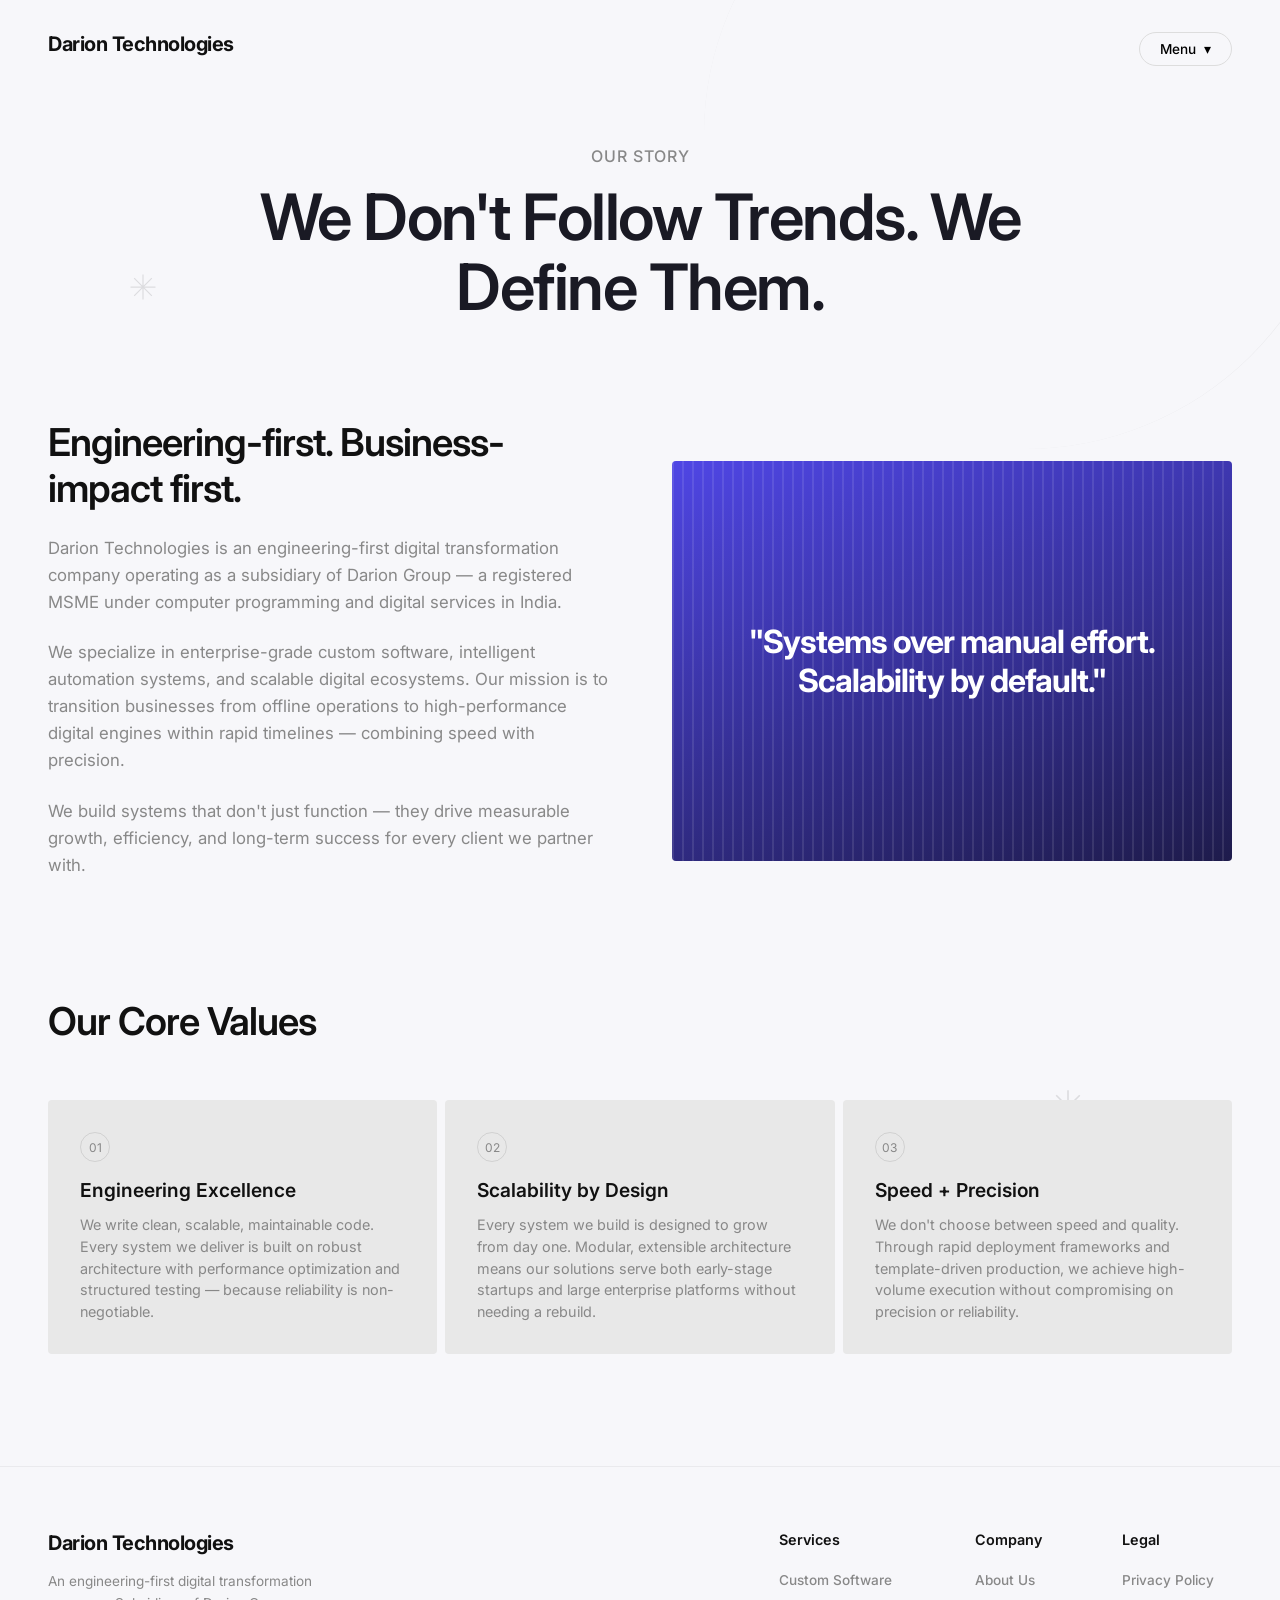
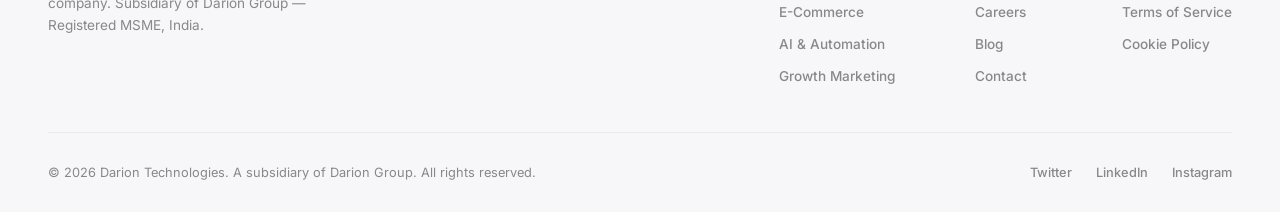
==== about.html @ e3cd34fb "first commit" ====
<!DOCTYPE html>
<html lang="en">
<head>
    <meta charset="UTF-8">
    <meta name="viewport" content="width=device-width, initial-scale=1.0">
    <title>About Us | Darion Technologies</title>
    <meta name="description" content="Darion Technologies — Engineering-first digital transformation company. Subsidiary of Darion Group, a registered MSME in India.">
    <meta name="keywords" content="About Darion Technologies, Digital Transformation India, MSME Tech Company">
    <meta property="og:title" content="About Us | Darion Technologies">
    <meta property="og:description" content="We don't follow trends. We define them.">
    <meta property="og:type" content="website">

    <link rel="stylesheet" href="assets/css/styles.css">
    <script src="assets/js/scripts.js" defer></script>
</head>
<body>

    <svg class="decoration star-1" viewBox="0 0 24 24" fill="none" stroke="#000" stroke-width="1">
        <path d="M12 2v20M2 12h20M4.929 4.929l14.142 14.142M4.929 19.071L19.071 4.929" />
    </svg>
    <svg class="decoration star-2" viewBox="0 0 24 24" fill="none" stroke="#000" stroke-width="1">
        <path d="M12 2v20M2 12h20M4.929 4.929l14.142 14.142M4.929 19.071L19.071 4.929" />
    </svg>
    <div class="decoration curve-line"></div>

    <div class="container">
        <nav>
            <a href="index.html" class="logo">Darion Technologies</a>
            <div class="nav-links-container">
                <div class="nav-col">
                    <a href="index.html">Home</a>
                    <a href="generator.html">Services</a>
                    <a href="pricing.html">Pricing</a>
                    <a href="blog.html">Blog</a>
                </div>
                <div class="nav-col">
                    <a href="about.html" class="active">About Us</a>
                    <a href="features.html">Why Us</a>
                    <a href="collection.html">Case Studies</a>
                    <a href="careers.html">Careers</a>
                </div>
            </div>
            <button class="menu-btn">Menu <span>&#9662;</span></button>
        </nav>

        <div class="about-header">
            <p class="subtitle">Our Story</p>
            <h1>We Don't Follow Trends. We Define Them.</h1>
        </div>

        <div class="mission-section">
            <div class="mission-text">
                <h2>Engineering-first. Business-impact first.</h2>
                <p class="body-text">Darion Technologies is an engineering-first digital transformation company operating as a subsidiary of Darion Group — a registered MSME under computer programming and digital services in India.</p>
                <p class="body-text">We specialize in enterprise-grade custom software, intelligent automation systems, and scalable digital ecosystems. Our mission is to transition businesses from offline operations to high-performance digital engines within rapid timelines — combining speed with precision.</p>
                <p class="body-text">We build systems that don't just function — they drive measurable growth, efficiency, and long-term success for every client we partner with.</p>
            </div>
            <div class="mission-image-card">
                "Systems over manual effort. Scalability by default."
            </div>
        </div>

        <div class="values-header">
            <h2>Our Core Values</h2>
        </div>
        <div class="cards-grid">
            <div class="card about-card">
                <div class="card-number">01</div>
                <h3>Engineering Excellence</h3>
                <p>We write clean, scalable, maintainable code. Every system we deliver is built on robust architecture with performance optimization and structured testing — because reliability is non-negotiable.</p>
            </div>
            <div class="card about-card">
                <div class="card-number">02</div>
                <h3>Scalability by Design</h3>
                <p>Every system we build is designed to grow from day one. Modular, extensible architecture means our solutions serve both early-stage startups and large enterprise platforms without needing a rebuild.</p>
            </div>
            <div class="card about-card">
                <div class="card-number">03</div>
                <h3>Speed + Precision</h3>
                <p>We don't choose between speed and quality. Through rapid deployment frameworks and template-driven production, we achieve high-volume execution without compromising on precision or reliability.</p>
            </div>
        </div>

    </div>

    <footer class="footer">
        <div class="footer-content">
            <div class="footer-brand">
                <a href="index.html" class="logo" style="text-decoration: none; color: var(--text-dark);">Darion Technologies</a>
                <p>An engineering-first digital transformation company. Subsidiary of Darion Group — Registered MSME, India.</p>
            </div>

            <div class="footer-links">
                <div class="link-column">
                    <h4>Services</h4>
                    <a href="generator.html">Custom Software</a>
                    <a href="generator.html">E-Commerce</a>
                    <a href="generator.html">AI & Automation</a>
                    <a href="generator.html">Growth Marketing</a>
                </div>
                <div class="link-column">
                    <h4>Company</h4>
                    <a href="about.html" class="active">About Us</a>
                    <a href="careers.html">Careers</a>
                    <a href="blog.html">Blog</a>
                    <a href="contact.html">Contact</a>
                </div>
                <div class="link-column">
                    <h4>Legal</h4>
                    <a href="#">Privacy Policy</a>
                    <a href="#">Terms of Service</a>
                    <a href="#">Cookie Policy</a>
                </div>
            </div>
        </div>

        <div class="footer-bottom">
            <p>&copy; 2026 Darion Technologies. A subsidiary of Darion Group. All rights reserved.</p>
            <div class="social-links">
                <a href="#">Twitter</a>
                <a href="#">LinkedIn</a>
                <a href="#">Instagram</a>
            </div>
        </div>
    </footer>

    <!-- Mobile Menu Overlay -->
    <div class="mobile-menu" id="mobileMenu">
        <button class="close-btn" id="closeMenuBtn">&times;</button>
        <div class="mobile-nav-links">
            <a href="index.html">Home</a>
            <a href="about.html" class="active">About Us</a>
            <a href="generator.html">Services</a>
            <a href="features.html">Why Us</a>
            <a href="pricing.html">Pricing</a>
            <a href="collection.html">Case Studies</a>
            <a href="blog.html">Blog</a>
            <a href="careers.html">Careers</a>
            <a href="contact.html">Contact</a>
        </div>
    </div>

</body>
</html>
---- assets/css/styles.css ----
@import url('https://fonts.googleapis.com/css2?family=Inter:wght@300;400;500;600;700&display=swap');

:root {
    --bg-color: #f7f7fa;
    --text-dark: #111111;
    --text-gray: #888888;
    --card-gap: 8px;
    --accent: #4f46e5;
    --accent-light: rgba(79, 70, 229, 0.08);
}

* {
    margin: 0;
    padding: 0;
    box-sizing: border-box;
    font-family: 'Inter', sans-serif;
}

body {
    background-color: var(--bg-color);
    color: var(--text-dark);
    min-height: 100vh;
    display: flex;
    flex-direction: column;
    align-items: center;
    overflow-x: hidden;
    position: relative;
}

/* Background Decorations */
.decoration {
    position: absolute;
    z-index: 0;
    pointer-events: none;
}

.star-1 {
    top: 15%;
    left: 10%;
    width: 30px;
    opacity: 0.1;
}

.star-2 {
    top: 60%;
    right: 15%;
    width: 40px;
    opacity: 0.1;
}

.curve-line {
    top: -10%;
    right: -5%;
    width: 50vw;
    height: 70vh;
    border-radius: 50%;
    border: 1px solid rgba(0, 0, 0, 0.05);
    border-bottom: none;
    border-left: none;
}

/* Container */
.container {
    width: 100%;
    max-width: 1400px;
    padding: 2rem 3rem;
    position: relative;
    z-index: 1;
    display: flex;
    flex-direction: column;
    flex: 1;
}

/* Navigation */
nav {
    display: flex;
    justify-content: space-between;
    align-items: flex-start;
    margin-bottom: 5rem;
}

.logo {
    font-size: 1.25rem;
    font-weight: 700;
    letter-spacing: -0.5px;
    text-decoration: none;
    color: var(--text-dark);
}

.nav-links-container {
    display: none;
}

.nav-col {
    display: flex;
    flex-direction: column;
    gap: 0.5rem;
}

.nav-col a {
    text-decoration: none;
    color: var(--text-gray);
    font-size: 0.85rem;
    font-weight: 500;
    transition: color 0.3s;
}

.nav-col a:hover,
.nav-col a.active {
    color: var(--text-dark);
}

.menu-btn {
    padding: 0.5rem 1.25rem;
    border-radius: 20px;
    border: 1px solid #ddd;
    background: transparent;
    font-size: 0.85rem;
    font-weight: 500;
    cursor: pointer;
    display: flex;
    align-items: center;
    gap: 0.5rem;
    transition: all 0.3s;
}

.menu-btn:hover {
    background: #eee;
}

/* Typography & Shared Components */
.subtitle {
    color: var(--text-gray);
    font-size: 1rem;
    font-weight: 500;
    margin-bottom: 1rem;
    text-transform: uppercase;
    letter-spacing: 1px;
}

h1 {
    font-size: clamp(3rem, 5vw, 4.5rem);
    font-weight: 600;
    line-height: 1.1;
    letter-spacing: -1.5px;
    margin-bottom: 2rem;
    color: #1a1a24;
}

h2 {
    font-size: clamp(2rem, 3vw, 2.5rem);
    font-weight: 600;
    letter-spacing: -1px;
    margin-bottom: 1.5rem;
}

p.body-text {
    color: var(--text-gray);
    font-size: 1.05rem;
    line-height: 1.6;
    margin-bottom: 1.5rem;
}

/* Homepage Hero Area */
.hero {
    max-width: 900px;
    margin-bottom: 3rem;
}

.hero-action {
    display: flex;
    align-items: center;
    gap: 1.5rem;
}

.btn-primary {
    background-color: #1f1f2e;
    color: #fff;
    padding: 1rem 2rem;
    border-radius: 30px;
    border: none;
    font-size: 0.75rem;
    font-weight: 600;
    letter-spacing: 1px;
    text-transform: uppercase;
    cursor: pointer;
    transition: transform 0.2s, background 0.3s;
    text-decoration: none;
    display: inline-block;
}

.btn-primary:hover {
    background-color: #33334d;
    transform: scale(1.02);
}

.btn-accent {
    background-color: var(--accent);
    color: #fff;
    padding: 1rem 2rem;
    border-radius: 30px;
    border: none;
    font-size: 0.75rem;
    font-weight: 600;
    letter-spacing: 1px;
    text-transform: uppercase;
    cursor: pointer;
    transition: transform 0.2s, background 0.3s;
    text-decoration: none;
    display: inline-block;
}

.btn-accent:hover {
    background-color: #4338ca;
    transform: scale(1.02);
}

.action-text {
    color: var(--text-gray);
    font-size: 0.9rem;
    line-height: 1.4;
}

/* Cards Grid */
.cards-grid {
    display: grid;
    grid-template-columns: repeat(3, 1fr);
    gap: var(--card-gap);
    margin-top: auto;
}

.cards-grid.home-cards {
    grid-template-columns: 1fr 1fr 1.8fr;
    height: 350px;
}

.card {
    position: relative;
    border-radius: 4px;
    overflow: hidden;
    padding: 1.5rem;
    display: flex;
    flex-direction: column;
    justify-content: flex-end;
}

.card-number {
    position: absolute;
    top: 1.5rem;
    left: 1.5rem;
    width: 30px;
    height: 30px;
    border-radius: 50%;
    border: 1px solid rgba(255, 255, 255, 0.4);
    display: flex;
    align-items: center;
    justify-content: center;
    font-size: 0.75rem;
    color: rgba(255, 255, 255, 0.8);
}

/* Card 1 */
.card-1 {
    background: #e8e8e8;
    color: var(--text-dark);
    justify-content: flex-end;
}

.card-1 .card-number {
    border-color: rgba(0, 0, 0, 0.1);
    color: var(--text-gray);
}

.avatars {
    display: flex;
    margin-bottom: 1rem;
}

.avatar {
    width: 30px;
    height: 30px;
    border-radius: 50%;
    background: #ccc;
    border: 2px solid #e8e8e8;
    margin-left: -10px;
    background-size: cover;
}

.avatar:first-child { margin-left: 0; background-color: #fca5a5; }
.avatar:nth-child(2) { background-color: #93c5fd; }
.avatar:nth-child(3) { background-color: #fcd34d; }

.card-1 h3 {
    font-size: 1rem;
    font-weight: 600;
    margin-bottom: 1rem;
}

.btn-outline {
    background: transparent;
    border: 1px solid rgba(0, 0, 0, 0.1);
    padding: 0.5rem 1rem;
    border-radius: 20px;
    font-size: 0.7rem;
    font-weight: 600;
    color: var(--text-gray);
    cursor: pointer;
    text-transform: uppercase;
    align-self: flex-start;
    display: flex;
    align-items: center;
    gap: 0.5rem;
    text-decoration: none;
}

/* Card 2 */
.card-2 {
    background: linear-gradient(rgba(79,70,229,0.7), rgba(30,27,75,0.92)), #1f1f2e;
    color: white;
}

.feature-list {
    list-style: none;
    width: 100%;
}

.feature-list li {
    display: flex;
    justify-content: space-between;
    align-items: center;
    padding: 0.6rem 0;
    border-bottom: 1px solid rgba(255, 255, 255, 0.2);
    font-size: 0.85rem;
    font-weight: 500;
}

.feature-list li:last-child {
    border-bottom: none;
}

.feature-list li span:last-child {
    font-size: 1.2rem;
    transform: rotate(45deg);
}

/* Card 3 */
.card-3 {
    background: linear-gradient(rgba(0,0,0,0.2), rgba(0,0,0,0.7)), url('../card3.jpg') center/cover no-repeat;
    color: white;
    flex-direction: row;
    align-items: flex-end;
    justify-content: space-between;
}

.stats {
    display: flex;
    align-items: center;
    gap: 1rem;
    width: 100%;
}

.stats h2 {
    font-size: 3.5rem;
    font-weight: 700;
    line-height: 1;
    text-shadow: 0 4px 10px rgba(0, 0, 0, 0.1);
}

.stats p {
    font-size: 0.9rem;
    font-weight: 500;
    line-height: 1.4;
    max-width: 200px;
}

.scroll-down {
    font-size: 1.5rem;
    margin-left: auto;
    align-self: flex-end;
    margin-bottom: 0.5rem;
}

/* About Us Specifics */
.about-header {
    max-width: 900px;
    margin-bottom: 5rem;
    text-align: center;
    margin: 0 auto 4rem auto;
}

.mission-section {
    display: grid;
    grid-template-columns: 1fr 1fr;
    gap: 4rem;
    align-items: center;
    margin-bottom: 6rem;
}

.mission-image-card {
    height: 400px;
    border-radius: 4px;
    background: repeating-linear-gradient(90deg, rgba(255, 255, 255, 0.1) 0px, rgba(255, 255, 255, 0.1) 2px, transparent 2px, transparent 10px),
        linear-gradient(160deg, #4f46e5 0%, #1e1b4b 100%);
    display: flex;
    align-items: center;
    justify-content: center;
    color: white;
    font-size: 2rem;
    font-weight: 700;
    letter-spacing: -1px;
    text-align: center;
    padding: 2rem;
}

.values-header {
    margin-bottom: 2rem;
}

.about-card {
    background: #e8e8e8;
    border-radius: 4px;
    padding: 2rem;
    display: flex;
    flex-direction: column;
    min-height: 250px;
    color: var(--text-dark);
}

.about-card .card-number {
    position: static;
    border: 1px solid rgba(0, 0, 0, 0.1);
    color: var(--text-gray);
    margin-bottom: auto;
}

.about-card h3 {
    font-size: 1.2rem;
    font-weight: 600;
    margin-bottom: 0.75rem;
    margin-top: 1rem;
}

.about-card p {
    color: var(--text-gray);
    font-size: 0.9rem;
    line-height: 1.5;
}

/* ──────────────────────────────────────────
   SERVICE TAG / PILL
   ────────────────────────────────────────── */
.service-tag {
    display: inline-block;
    background: var(--accent-light);
    color: var(--accent);
    font-size: 0.7rem;
    font-weight: 600;
    letter-spacing: 1px;
    text-transform: uppercase;
    padding: 0.3rem 0.85rem;
    border-radius: 20px;
    margin-bottom: 1rem;
}

/* ──────────────────────────────────────────
   SERVICE BLOCKS (generator.html / Services)
   ────────────────────────────────────────── */
.services-grid {
    display: grid;
    grid-template-columns: repeat(2, 1fr);
    gap: 1.5rem;
    margin-bottom: 5rem;
}

.service-card {
    background: #fff;
    border: 1px solid rgba(0,0,0,0.06);
    border-radius: 8px;
    padding: 2.5rem;
    display: flex;
    flex-direction: column;
    gap: 1rem;
    transition: box-shadow 0.25s, transform 0.25s;
}

.service-card:hover {
    box-shadow: 0 8px 32px rgba(79,70,229,0.08);
    transform: translateY(-3px);
}

.service-icon {
    width: 48px;
    height: 48px;
    border-radius: 12px;
    background: var(--accent-light);
    display: flex;
    align-items: center;
    justify-content: center;
    font-size: 1.5rem;
}

.service-card h3 {
    font-size: 1.2rem;
    font-weight: 600;
    letter-spacing: -0.3px;
}

.service-card p {
    color: var(--text-gray);
    font-size: 0.9rem;
    line-height: 1.6;
    flex: 1;
}

.service-card a {
    color: var(--accent);
    text-decoration: none;
    font-size: 0.85rem;
    font-weight: 600;
    align-self: flex-start;
}

.service-card a:hover { text-decoration: underline; }

/* ──────────────────────────────────────────
   PROCESS / EVOLUTION STRIP
   ────────────────────────────────────────── */
.process-section {
    margin-bottom: 5rem;
}

.process-section h2 {
    margin-bottom: 2rem;
}

.process-steps {
    display: flex;
    gap: 0;
    position: relative;
}

.process-steps::before {
    content: '';
    position: absolute;
    top: 24px;
    left: 24px;
    right: 24px;
    height: 1px;
    background: rgba(0,0,0,0.08);
    z-index: 0;
}

.process-step {
    flex: 1;
    display: flex;
    flex-direction: column;
    align-items: center;
    text-align: center;
    gap: 1rem;
    position: relative;
    z-index: 1;
}

.step-dot {
    width: 48px;
    height: 48px;
    border-radius: 50%;
    background: #fff;
    border: 2px solid rgba(0,0,0,0.1);
    display: flex;
    align-items: center;
    justify-content: center;
    font-size: 0.75rem;
    font-weight: 700;
    color: var(--text-gray);
}

.process-step.active .step-dot {
    background: var(--accent);
    border-color: var(--accent);
    color: #fff;
}

.process-step h4 {
    font-size: 0.85rem;
    font-weight: 600;
    color: var(--text-dark);
}

.process-step p {
    font-size: 0.78rem;
    color: var(--text-gray);
    line-height: 1.4;
    max-width: 140px;
}

/* ──────────────────────────────────────────
   FEATURES PAGE
   ────────────────────────────────────────── */
.differentiators-grid {
    display: grid;
    grid-template-columns: repeat(2, 1fr);
    gap: 1.5rem;
    margin-bottom: 5rem;
}

.diff-card {
    background: #e8e8e8;
    border-radius: 4px;
    padding: 2.5rem;
}

.diff-card .card-number {
    position: static;
    border: 1px solid rgba(0,0,0,0.1);
    color: var(--text-gray);
    margin-bottom: 1.5rem;
}

.diff-card h3 {
    font-size: 1.15rem;
    font-weight: 600;
    margin-bottom: 0.75rem;
}

.diff-card p {
    color: var(--text-gray);
    font-size: 0.9rem;
    line-height: 1.5;
}

.tech-stack-section {
    margin-bottom: 5rem;
}

.tech-stack-section h2 {
    margin-bottom: 2rem;
}

.stack-columns {
    display: grid;
    grid-template-columns: repeat(3, 1fr);
    gap: 1.5rem;
}

.stack-col {
    background: #fff;
    border: 1px solid rgba(0,0,0,0.06);
    border-radius: 8px;
    padding: 2rem;
}

.stack-col h4 {
    font-size: 0.85rem;
    font-weight: 600;
    text-transform: uppercase;
    letter-spacing: 1px;
    color: var(--accent);
    margin-bottom: 1.25rem;
}

.stack-col ul {
    list-style: none;
    display: flex;
    flex-direction: column;
    gap: 0.6rem;
}

.stack-col ul li {
    font-size: 0.9rem;
    color: var(--text-gray);
    display: flex;
    align-items: center;
    gap: 0.5rem;
}

.stack-col ul li::before {
    content: '—';
    color: var(--accent);
    font-weight: 700;
}

.stats-row {
    display: grid;
    grid-template-columns: repeat(4, 1fr);
    gap: 1.5rem;
    margin-bottom: 5rem;
}

.stat-block {
    background: #fff;
    border: 1px solid rgba(0,0,0,0.06);
    border-radius: 8px;
    padding: 2rem;
    text-align: center;
}

.stat-block .stat-value {
    font-size: 2.5rem;
    font-weight: 700;
    letter-spacing: -1px;
    color: var(--accent);
    display: block;
    margin-bottom: 0.5rem;
}

.stat-block .stat-label {
    font-size: 0.85rem;
    color: var(--text-gray);
    font-weight: 500;
}

/* ──────────────────────────────────────────
   PRICING PAGE
   ────────────────────────────────────────── */
.pricing-grid {
    display: grid;
    grid-template-columns: repeat(3, 1fr);
    gap: 1.5rem;
    margin-bottom: 5rem;
    align-items: start;
}

.pricing-card {
    background: #fff;
    border: 1px solid rgba(0,0,0,0.08);
    border-radius: 8px;
    padding: 2.5rem;
    display: flex;
    flex-direction: column;
    gap: 1.5rem;
}

.pricing-card.featured {
    background: #1f1f2e;
    color: white;
    border-color: #1f1f2e;
    position: relative;
}

.pricing-card.featured .pricing-price,
.pricing-card.featured h3 {
    color: white;
}

.pricing-card.featured p,
.pricing-card.featured .pricing-feature {
    color: rgba(255,255,255,0.65);
}

.pricing-card.featured .pricing-feature::before {
    color: #a5b4fc;
}

.featured-badge {
    position: absolute;
    top: -14px;
    left: 50%;
    transform: translateX(-50%);
    background: var(--accent);
    color: white;
    font-size: 0.65rem;
    font-weight: 700;
    letter-spacing: 1px;
    text-transform: uppercase;
    padding: 0.3rem 1rem;
    border-radius: 20px;
    white-space: nowrap;
}

.pricing-card h3 {
    font-size: 1.1rem;
    font-weight: 700;
    letter-spacing: -0.3px;
    color: var(--text-dark);
}

.pricing-card p {
    font-size: 0.88rem;
    color: var(--text-gray);
    line-height: 1.5;
    margin: 0;
}

.pricing-price {
    font-size: 2rem;
    font-weight: 700;
    letter-spacing: -1px;
    color: var(--text-dark);
}

.pricing-price span {
    font-size: 0.85rem;
    font-weight: 400;
    color: var(--text-gray);
    letter-spacing: 0;
}

.pricing-features {
    list-style: none;
    display: flex;
    flex-direction: column;
    gap: 0.8rem;
}

.pricing-feature {
    font-size: 0.88rem;
    color: var(--text-dark);
    display: flex;
    align-items: flex-start;
    gap: 0.6rem;
    line-height: 1.4;
}

.pricing-feature::before {
    content: '✓';
    color: var(--accent);
    font-weight: 700;
    flex-shrink: 0;
    margin-top: 1px;
}

/* ──────────────────────────────────────────
   BLOG PAGE
   ────────────────────────────────────────── */
.blog-grid {
    display: grid;
    grid-template-columns: repeat(2, 1fr);
    gap: 1.5rem;
    margin-bottom: 5rem;
}

.blog-card {
    background: #fff;
    border: 1px solid rgba(0,0,0,0.06);
    border-radius: 8px;
    padding: 2rem;
    display: flex;
    flex-direction: column;
    gap: 1rem;
    transition: box-shadow 0.25s, transform 0.25s;
    text-decoration: none;
    color: var(--text-dark);
}

.blog-card:hover {
    box-shadow: 0 8px 32px rgba(0,0,0,0.06);
    transform: translateY(-3px);
}

.blog-card-header {
    display: flex;
    justify-content: space-between;
    align-items: flex-start;
}

.blog-card h3 {
    font-size: 1.15rem;
    font-weight: 600;
    letter-spacing: -0.3px;
    line-height: 1.3;
    flex: 1;
    margin-right: 1rem;
}

.blog-meta {
    display: flex;
    gap: 1rem;
    font-size: 0.8rem;
    color: var(--text-gray);
    font-weight: 500;
}

.blog-card p {
    color: var(--text-gray);
    font-size: 0.88rem;
    line-height: 1.6;
    flex: 1;
}

.blog-footer {
    display: flex;
    align-items: center;
    justify-content: space-between;
    margin-top: auto;
}

.read-more {
    color: var(--accent);
    font-size: 0.83rem;
    font-weight: 600;
    text-decoration: none;
}

.read-more:hover { text-decoration: underline; }

/* ──────────────────────────────────────────
   CASE STUDIES (collection.html)
   ────────────────────────────────────────── */
.case-grid {
    display: grid;
    grid-template-columns: repeat(3, 1fr);
    gap: 1.5rem;
    margin-bottom: 5rem;
}

.case-card {
    background: #fff;
    border: 1px solid rgba(0,0,0,0.06);
    border-radius: 8px;
    overflow: hidden;
    display: flex;
    flex-direction: column;
    transition: box-shadow 0.25s, transform 0.25s;
}

.case-card:hover {
    box-shadow: 0 8px 32px rgba(0,0,0,0.07);
    transform: translateY(-3px);
}

.case-card-banner {
    height: 160px;
    background: linear-gradient(135deg, #4f46e5, #1e1b4b);
    display: flex;
    align-items: flex-end;
    padding: 1.5rem;
}

.case-banner-stat {
    color: white;
    font-size: 2.5rem;
    font-weight: 700;
    letter-spacing: -1px;
    line-height: 1;
}

.case-banner-label {
    color: rgba(255,255,255,0.65);
    font-size: 0.8rem;
    font-weight: 500;
    margin-left: 0.75rem;
    line-height: 1.2;
    max-width: 100px;
}

.case-card-body {
    padding: 1.75rem;
    display: flex;
    flex-direction: column;
    gap: 0.75rem;
    flex: 1;
}

.case-card-body h3 {
    font-size: 1.05rem;
    font-weight: 600;
}

.case-card-body p {
    color: var(--text-gray);
    font-size: 0.88rem;
    line-height: 1.5;
    flex: 1;
}

.case-card-body a {
    color: var(--accent);
    text-decoration: none;
    font-size: 0.83rem;
    font-weight: 600;
    align-self: flex-start;
}

/* ──────────────────────────────────────────
   CAREERS PAGE
   ────────────────────────────────────────── */
.culture-grid {
    display: grid;
    grid-template-columns: repeat(3, 1fr);
    gap: 1.5rem;
    margin-bottom: 5rem;
}

.culture-card {
    background: #e8e8e8;
    border-radius: 4px;
    padding: 2rem;
}

.culture-icon {
    font-size: 2rem;
    margin-bottom: 1rem;
    display: block;
}

.culture-card h3 {
    font-size: 1.1rem;
    font-weight: 600;
    margin-bottom: 0.75rem;
}

.culture-card p {
    color: var(--text-gray);
    font-size: 0.88rem;
    line-height: 1.5;
}

.jobs-list {
    width: 100%;
    max-width: 900px;
    margin: 0 auto 5rem;
}

.job-item {
    display: flex;
    justify-content: space-between;
    align-items: center;
    padding: 2rem 0;
    border-bottom: 1px solid rgba(0,0,0,0.07);
    gap: 2rem;
}

.job-info h3 {
    font-size: 1.1rem;
    font-weight: 600;
    margin-bottom: 0.5rem;
}

.job-meta {
    display: flex;
    gap: 1rem;
    flex-wrap: wrap;
}

.job-tag {
    font-size: 0.78rem;
    color: var(--text-gray);
    font-weight: 500;
    background: rgba(0,0,0,0.04);
    padding: 0.25rem 0.75rem;
    border-radius: 20px;
}

.open-cta {
    text-align: center;
    padding: 4rem 2rem;
    border: 1px dashed rgba(0,0,0,0.12);
    border-radius: 8px;
    margin-bottom: 5rem;
    max-width: 600px;
    margin-left: auto;
    margin-right: auto;
}

.open-cta h3 {
    font-size: 1.4rem;
    font-weight: 600;
    margin-bottom: 1rem;
}

.open-cta p {
    color: var(--text-gray);
    font-size: 0.9rem;
    line-height: 1.6;
    margin-bottom: 1.5rem;
}

/* ──────────────────────────────────────────
   CONTACT PAGE
   ────────────────────────────────────────── */
.contact-layout {
    display: grid;
    grid-template-columns: 1fr 1fr;
    gap: 5rem;
    margin-bottom: 5rem;
    align-items: start;
}

.contact-form {
    display: flex;
    flex-direction: column;
    gap: 1.25rem;
}

.form-group {
    display: flex;
    flex-direction: column;
    gap: 0.4rem;
}

.form-group label {
    font-size: 0.83rem;
    font-weight: 600;
    color: var(--text-dark);
}

.form-group input,
.form-group select,
.form-group textarea {
    background: #fff;
    border: 1px solid rgba(0,0,0,0.12);
    border-radius: 6px;
    padding: 0.85rem 1rem;
    font-size: 0.9rem;
    color: var(--text-dark);
    font-family: 'Inter', sans-serif;
    transition: border-color 0.2s;
    outline: none;
    width: 100%;
}

.form-group input:focus,
.form-group select:focus,
.form-group textarea:focus {
    border-color: var(--accent);
}

.form-group textarea {
    resize: vertical;
    min-height: 120px;
}

.contact-info {
    display: flex;
    flex-direction: column;
    gap: 2rem;
}

.contact-info h2 {
    font-size: 1.8rem;
    letter-spacing: -0.5px;
}

.info-item {
    display: flex;
    flex-direction: column;
    gap: 0.3rem;
}

.info-item .info-label {
    font-size: 0.78rem;
    font-weight: 600;
    text-transform: uppercase;
    letter-spacing: 1px;
    color: var(--text-gray);
}

.info-item .info-value {
    font-size: 1rem;
    font-weight: 600;
    color: var(--text-dark);
}

.info-item .info-sub {
    font-size: 0.83rem;
    color: var(--text-gray);
}

.sla-badge {
    display: inline-flex;
    align-items: center;
    gap: 0.4rem;
    background: var(--accent-light);
    color: var(--accent);
    font-size: 0.78rem;
    font-weight: 600;
    padding: 0.4rem 1rem;
    border-radius: 20px;
    align-self: flex-start;
}

/* Footer Styles */
.footer {
    width: 100%;
    max-width: 1400px;
    margin: 5rem auto 0;
    padding: 4rem 3rem 2rem;
    border-top: 1px solid rgba(0, 0, 0, 0.05);
    display: flex;
    flex-direction: column;
    gap: 3rem;
    position: relative;
    z-index: 1;
}

.footer-content {
    display: flex;
    justify-content: space-between;
    flex-wrap: wrap;
    gap: 3rem;
}

.footer-brand {
    max-width: 300px;
}

.footer-brand .logo {
    margin-bottom: 1rem;
    display: inline-block;
}

.footer-brand p {
    color: var(--text-gray);
    font-size: 0.85rem;
    line-height: 1.6;
}

.footer-links {
    display: flex;
    gap: 5rem;
    flex-wrap: wrap;
}

.link-column {
    display: flex;
    flex-direction: column;
    gap: 1rem;
}

.link-column h4 {
    font-size: 0.9rem;
    font-weight: 600;
    color: var(--text-dark);
    margin-bottom: 0.5rem;
}

.link-column a {
    text-decoration: none;
    color: var(--text-gray);
    font-size: 0.85rem;
    font-weight: 500;
    transition: color 0.3s;
}

.link-column a:hover {
    color: var(--text-dark);
}

.footer-bottom {
    display: flex;
    justify-content: space-between;
    align-items: center;
    padding-top: 2rem;
    border-top: 1px solid rgba(0, 0, 0, 0.05);
    color: var(--text-gray);
    font-size: 0.8rem;
    flex-wrap: wrap;
    gap: 1rem;
}

.social-links {
    display: flex;
    gap: 1.5rem;
}

.social-links a {
    color: var(--text-gray);
    text-decoration: none;
    font-weight: 500;
    transition: color 0.3s;
}

.social-links a:hover {
    color: var(--text-dark);
}

/* Mobile Menu Overlay */
.mobile-menu {
    position: fixed;
    top: 0;
    left: 0;
    width: 100%;
    height: 100%;
    background: rgba(247, 247, 250, 0.98);
    z-index: 1000;
    display: flex;
    flex-direction: column;
    align-items: center;
    justify-content: center;
    opacity: 0;
    pointer-events: none;
    transition: opacity 0.3s ease;
    backdrop-filter: blur(10px);
    -webkit-backdrop-filter: blur(10px);
}

.mobile-menu.active {
    opacity: 1;
    pointer-events: auto;
}

.close-btn {
    position: absolute;
    top: 2rem;
    right: 3rem;
    background: none;
    border: none;
    font-size: 3.5rem;
    cursor: pointer;
    color: var(--text-dark);
    transition: transform 0.3s;
}

.close-btn:hover {
    transform: scale(1.1);
}

.mobile-nav-links {
    display: flex;
    flex-direction: column;
    gap: 1.5rem;
    text-align: center;
}

.mobile-nav-links a {
    text-decoration: none;
    color: var(--text-gray);
    font-size: 2rem;
    font-weight: 600;
    transition: color 0.3s;
}

.mobile-nav-links a:hover,
.mobile-nav-links a.active {
    color: var(--text-dark);
}

/* Responsive */
@media (max-width: 1024px) {
    .cards-grid.home-cards {
        grid-template-columns: 1fr;
        height: auto;
    }
    .cards-grid {
        grid-template-columns: 1fr;
    }
    .mission-section {
        grid-template-columns: 1fr;
        gap: 2rem;
    }
    .nav-links-container {
        display: none;
    }
    .services-grid,
    .differentiators-grid,
    .blog-grid {
        grid-template-columns: 1fr;
    }
    .pricing-grid,
    .case-grid,
    .culture-grid {
        grid-template-columns: 1fr;
    }
    .stats-row {
        grid-template-columns: repeat(2, 1fr);
    }
    .stack-columns {
        grid-template-columns: 1fr;
    }
    .contact-layout {
        grid-template-columns: 1fr;
        gap: 3rem;
    }
    .process-steps {
        flex-direction: column;
        gap: 2rem;
    }
    .process-steps::before { display: none; }
}

@media (max-width: 768px) {
    .container {
        padding: 1.5rem;
    }
    .footer-content {
        flex-direction: column;
    }
    .footer-links {
        gap: 2.5rem;
    }
    .footer {
        padding: 3rem 1.5rem 1.5rem;
    }
    .close-btn {
        right: 1.5rem;
        top: 1.5rem;
    }
    .stats-row {
        grid-template-columns: repeat(2, 1fr);
    }
    .job-item {
        flex-direction: column;
        align-items: flex-start;
    }
}
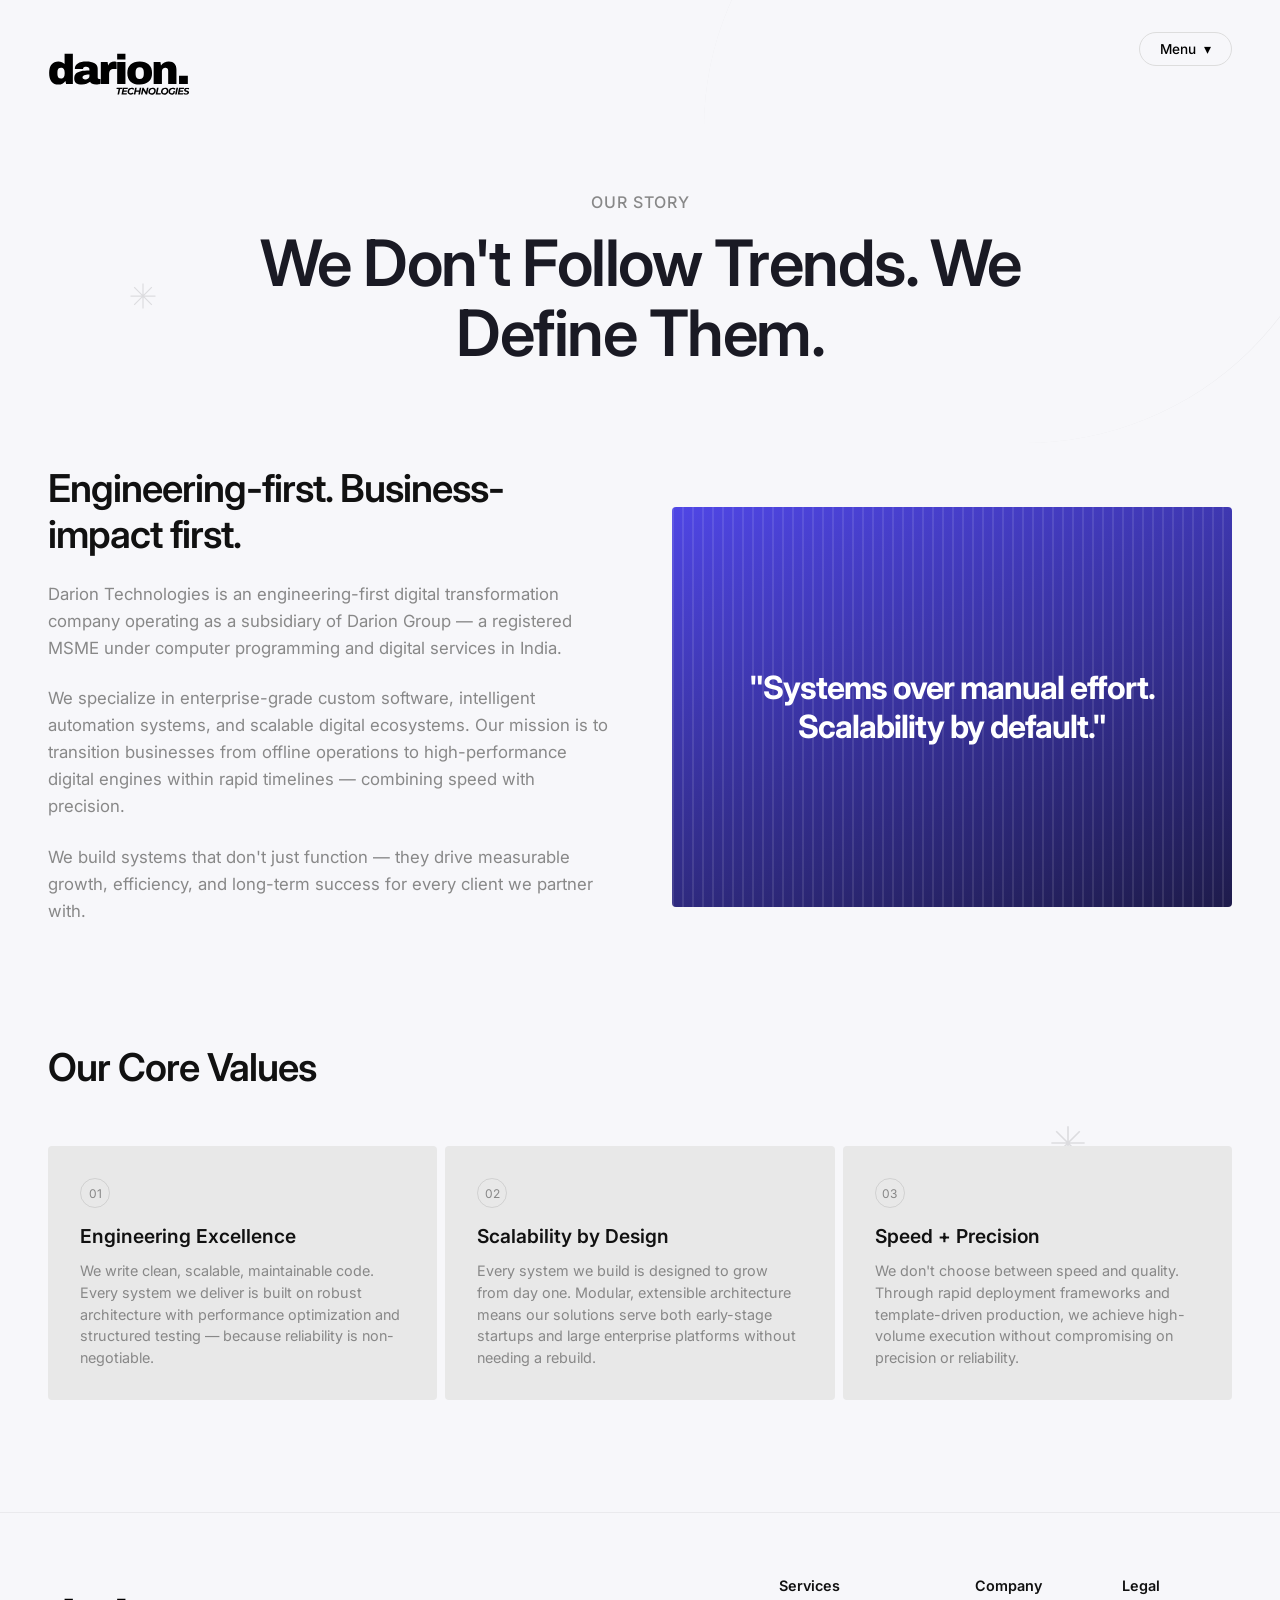
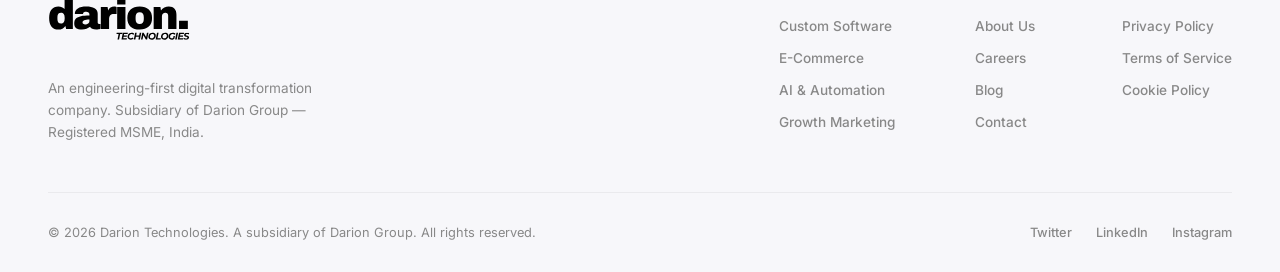
==== commit 3abedfbc: "first commit" ====
--- a/about.html
+++ b/about.html
@@ -25,7 +25,7 @@
 
     <div class="container">
         <nav>
-            <a href="index.html" class="logo">Darion Technologies</a>
+            <a href="index.html" class="logo"><img src="assets/logo.svg" alt="Darion Logo" class="brand-icon"></a>
             <div class="nav-links-container">
                 <div class="nav-col">
                     <a href="index.html">Home</a>
@@ -86,7 +86,7 @@
     <footer class="footer">
         <div class="footer-content">
             <div class="footer-brand">
-                <a href="index.html" class="logo" style="text-decoration: none; color: var(--text-dark);">Darion Technologies</a>
+                <a href="index.html" class="logo" style="text-decoration: none; color: var(--text-dark);"><img src="assets/logo.svg" alt="Darion Logo" class="brand-icon"></a>
                 <p>An engineering-first digital transformation company. Subsidiary of Darion Group — Registered MSME, India.</p>
             </div>
 
--- a/assets/css/styles.css
+++ b/assets/css/styles.css
@@ -85,6 +85,14 @@
     letter-spacing: -0.5px;
     text-decoration: none;
     color: var(--text-dark);
+    display: inline-flex;
+    align-items: center;
+    gap: 8px;
+}
+
+.brand-icon {
+    height: 80px;
+    width: auto;
 }
 
 .nav-links-container {
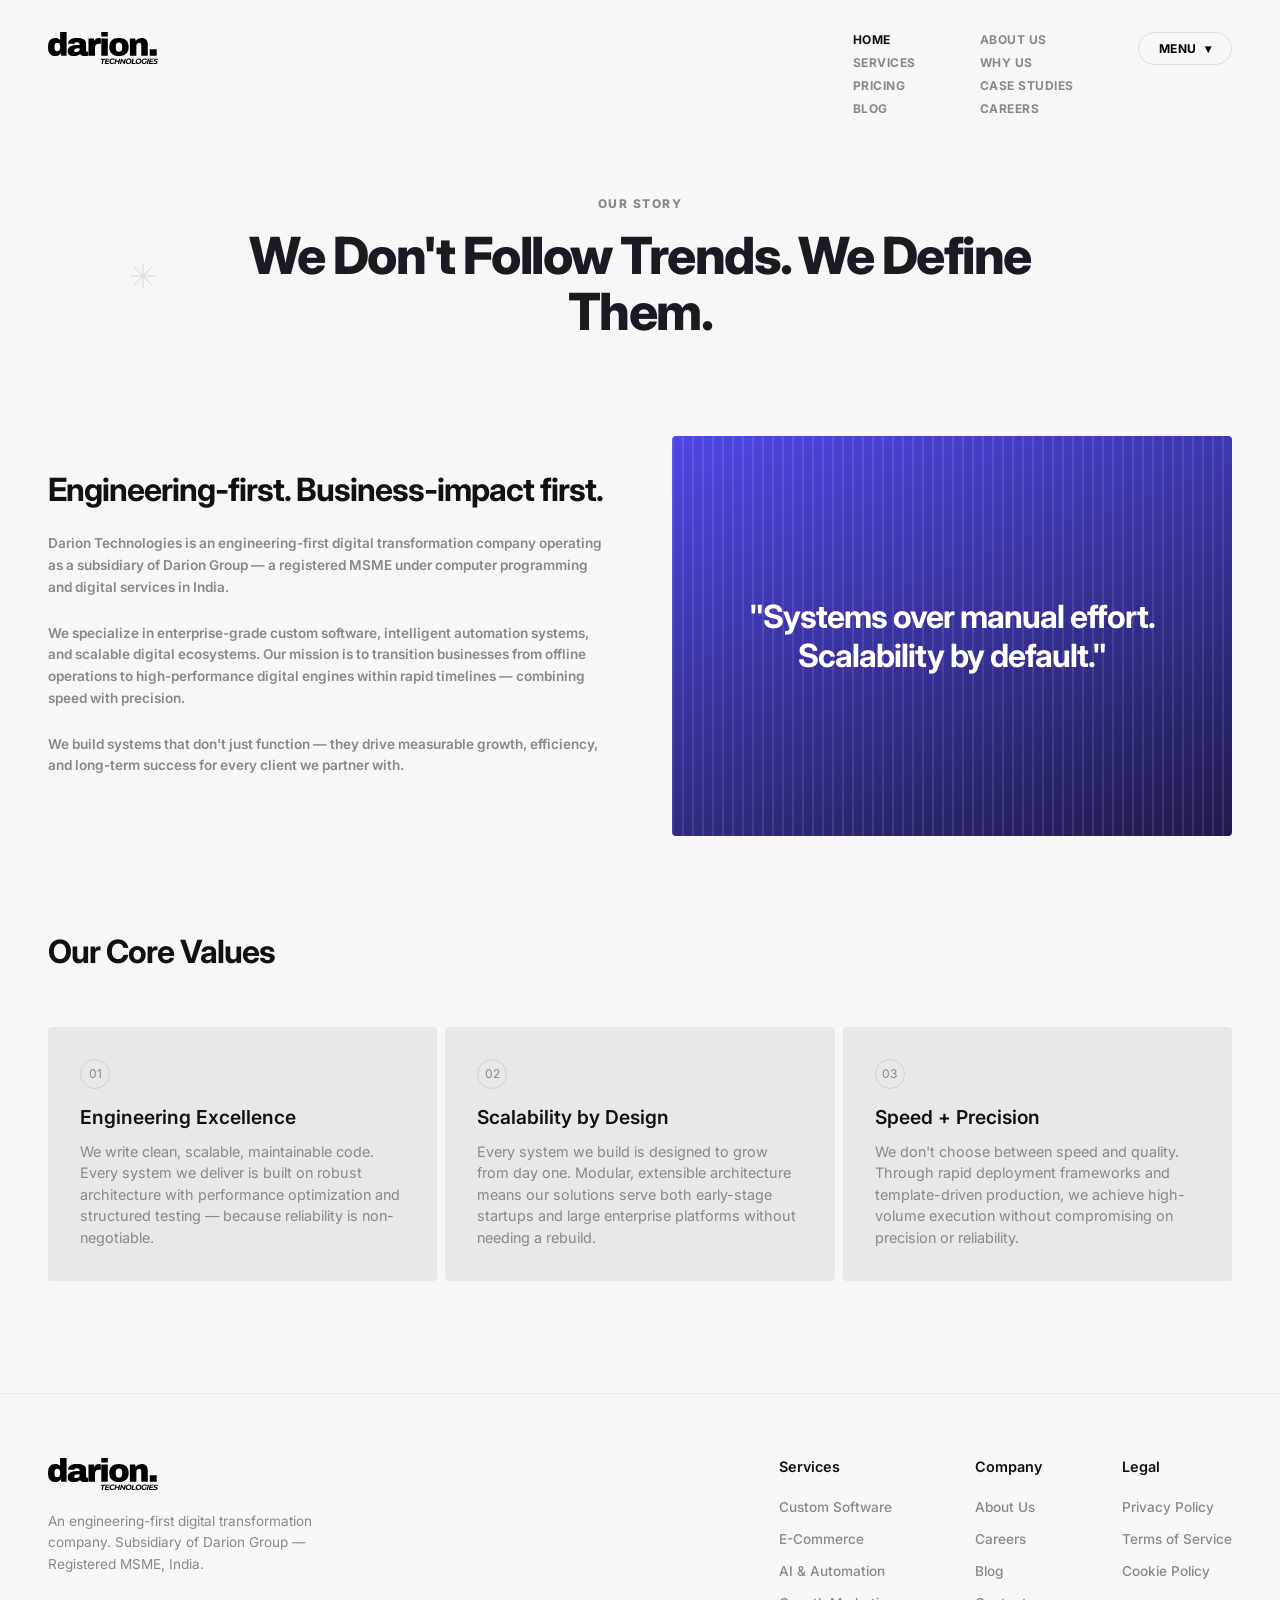
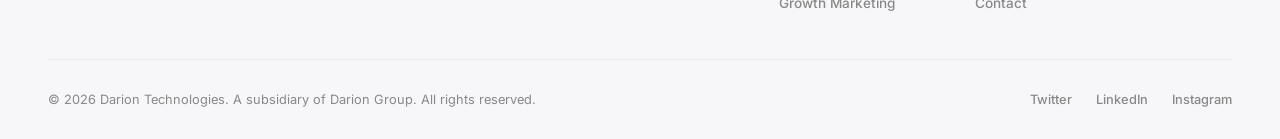
==== commit 7373672a: "v1.o" ====
--- a/about.html
+++ b/about.html
@@ -25,16 +25,16 @@
 
     <div class="container">
         <nav>
-            <a href="index.html" class="logo"><img src="assets/logo.svg" alt="Darion Logo" class="brand-icon"></a>
+            <a href="index.html" class="logo" style="text-decoration: none; color: var(--text-dark);"><img src="assets/logo.svg" alt="Darion Logo" class="brand-icon"></a>
             <div class="nav-links-container">
                 <div class="nav-col">
-                    <a href="index.html">Home</a>
+                    <a class="active" href="index.html" >Home</a>
                     <a href="generator.html">Services</a>
                     <a href="pricing.html">Pricing</a>
                     <a href="blog.html">Blog</a>
                 </div>
                 <div class="nav-col">
-                    <a href="about.html" class="active">About Us</a>
+                    <a href="about.html">About Us</a>
                     <a href="features.html">Why Us</a>
                     <a href="collection.html">Case Studies</a>
                     <a href="careers.html">Careers</a>
@@ -100,14 +100,14 @@
                 </div>
                 <div class="link-column">
                     <h4>Company</h4>
-                    <a href="about.html" class="active">About Us</a>
+                    <a href="about.html">About Us</a>
                     <a href="careers.html">Careers</a>
                     <a href="blog.html">Blog</a>
                     <a href="contact.html">Contact</a>
                 </div>
                 <div class="link-column">
                     <h4>Legal</h4>
-                    <a href="#">Privacy Policy</a>
+                    <a href="privacy.html">Privacy Policy</a>
                     <a href="#">Terms of Service</a>
                     <a href="#">Cookie Policy</a>
                 </div>
@@ -124,12 +124,12 @@
         </div>
     </footer>
 
-    <!-- Mobile Menu Overlay -->
+        <!-- Mobile Menu Overlay -->
     <div class="mobile-menu" id="mobileMenu">
         <button class="close-btn" id="closeMenuBtn">&times;</button>
         <div class="mobile-nav-links">
-            <a href="index.html">Home</a>
-            <a href="about.html" class="active">About Us</a>
+            <a class="active" href="index.html" >Home</a>
+            <a href="about.html">About Us</a>
             <a href="generator.html">Services</a>
             <a href="features.html">Why Us</a>
             <a href="pricing.html">Pricing</a>
@@ -139,6 +139,5 @@
             <a href="contact.html">Contact</a>
         </div>
     </div>
-
 </body>
 </html>
--- a/assets/css/styles.css
+++ b/assets/css/styles.css
@@ -91,7 +91,7 @@
 }
 
 .brand-icon {
-    height: 80px;
+    height: 32px;
     width: auto;
 }
 
@@ -99,6 +99,15 @@
     display: none;
 }
 
+@media (min-width: 1025px) {
+    .nav-links-container {
+        display: flex;
+        gap: 4rem;
+        margin-left: auto;
+        margin-right: 4rem;
+    }
+}
+
 .nav-col {
     display: flex;
     flex-direction: column;
@@ -108,8 +117,10 @@
 .nav-col a {
     text-decoration: none;
     color: var(--text-gray);
-    font-size: 0.85rem;
-    font-weight: 500;
+    font-size: 0.75rem;
+    font-weight: 700;
+    letter-spacing: 0.5px;
+    text-transform: uppercase;
     transition: color 0.3s;
 }
 
@@ -123,8 +134,10 @@
     border-radius: 20px;
     border: 1px solid #ddd;
     background: transparent;
-    font-size: 0.85rem;
-    font-weight: 500;
+    font-size: 0.75rem;
+    font-weight: 700;
+    letter-spacing: 0.5px;
+    text-transform: uppercase;
     cursor: pointer;
     display: flex;
     align-items: center;
@@ -139,16 +152,16 @@
 /* Typography & Shared Components */
 .subtitle {
     color: var(--text-gray);
-    font-size: 1rem;
-    font-weight: 500;
+    font-size: 0.75rem;
+    font-weight: 800;
     margin-bottom: 1rem;
     text-transform: uppercase;
-    letter-spacing: 1px;
+    letter-spacing: 1.5px;
 }
 
 h1 {
-    font-size: clamp(3rem, 5vw, 4.5rem);
-    font-weight: 600;
+    font-size: clamp(2.2rem, 4vw, 3.5rem);
+    font-weight: 800;
     line-height: 1.1;
     letter-spacing: -1.5px;
     margin-bottom: 2rem;
@@ -156,15 +169,16 @@
 }
 
 h2 {
-    font-size: clamp(2rem, 3vw, 2.5rem);
-    font-weight: 600;
+    font-size: clamp(1.6rem, 2.5vw, 2rem);
+    font-weight: 700;
     letter-spacing: -1px;
     margin-bottom: 1.5rem;
 }
 
 p.body-text {
     color: var(--text-gray);
-    font-size: 1.05rem;
+    font-size: 0.85rem;
+    font-weight: 600;
     line-height: 1.6;
     margin-bottom: 1.5rem;
 }
@@ -187,9 +201,9 @@
     padding: 1rem 2rem;
     border-radius: 30px;
     border: none;
-    font-size: 0.75rem;
-    font-weight: 600;
-    letter-spacing: 1px;
+    font-size: 0.7rem;
+    font-weight: 700;
+    letter-spacing: 1.5px;
     text-transform: uppercase;
     cursor: pointer;
     transition: transform 0.2s, background 0.3s;
@@ -208,9 +222,9 @@
     padding: 1rem 2rem;
     border-radius: 30px;
     border: none;
-    font-size: 0.75rem;
-    font-weight: 600;
-    letter-spacing: 1px;
+    font-size: 0.7rem;
+    font-weight: 700;
+    letter-spacing: 1.5px;
     text-transform: uppercase;
     cursor: pointer;
     transition: transform 0.2s, background 0.3s;
@@ -309,8 +323,9 @@
     border: 1px solid rgba(0, 0, 0, 0.1);
     padding: 0.5rem 1rem;
     border-radius: 20px;
-    font-size: 0.7rem;
-    font-weight: 600;
+    font-size: 0.65rem;
+    font-weight: 700;
+    letter-spacing: 1px;
     color: var(--text-gray);
     cursor: pointer;
     text-transform: uppercase;
@@ -461,11 +476,11 @@
     display: inline-block;
     background: var(--accent-light);
     color: var(--accent);
-    font-size: 0.7rem;
-    font-weight: 600;
+    font-size: 0.65rem;
+    font-weight: 800;
     letter-spacing: 1px;
     text-transform: uppercase;
-    padding: 0.3rem 0.85rem;
+    padding: 0.4rem 1rem;
     border-radius: 20px;
     margin-bottom: 1rem;
 }
@@ -1402,3 +1417,29 @@
         align-items: flex-start;
     }
 }
+
+@media (max-width: 600px) {
+    h1 {
+        font-size: 1.8rem !important;
+        letter-spacing: -1px;
+        margin-bottom: 1.5rem;
+    }
+    h2 {
+        font-size: 1.3rem !important;
+        letter-spacing: -0.5px;
+        margin-bottom: 1rem;
+    }
+    h3, .card-1 h3, .about-card h3, .service-card h3, .diff-card h3, .pricing-card h3, .open-cta h3, .job-info h3, .culture-card h3 {
+        font-size: 0.95rem !important;
+        margin-bottom: 0.5rem;
+    }
+    .stats h2 {
+        font-size: 1.8rem !important;
+    }
+    .stat-value {
+        font-size: 1.8rem !important;
+    }
+    .pricing-price {
+        font-size: 1.4rem !important;
+    }
+}
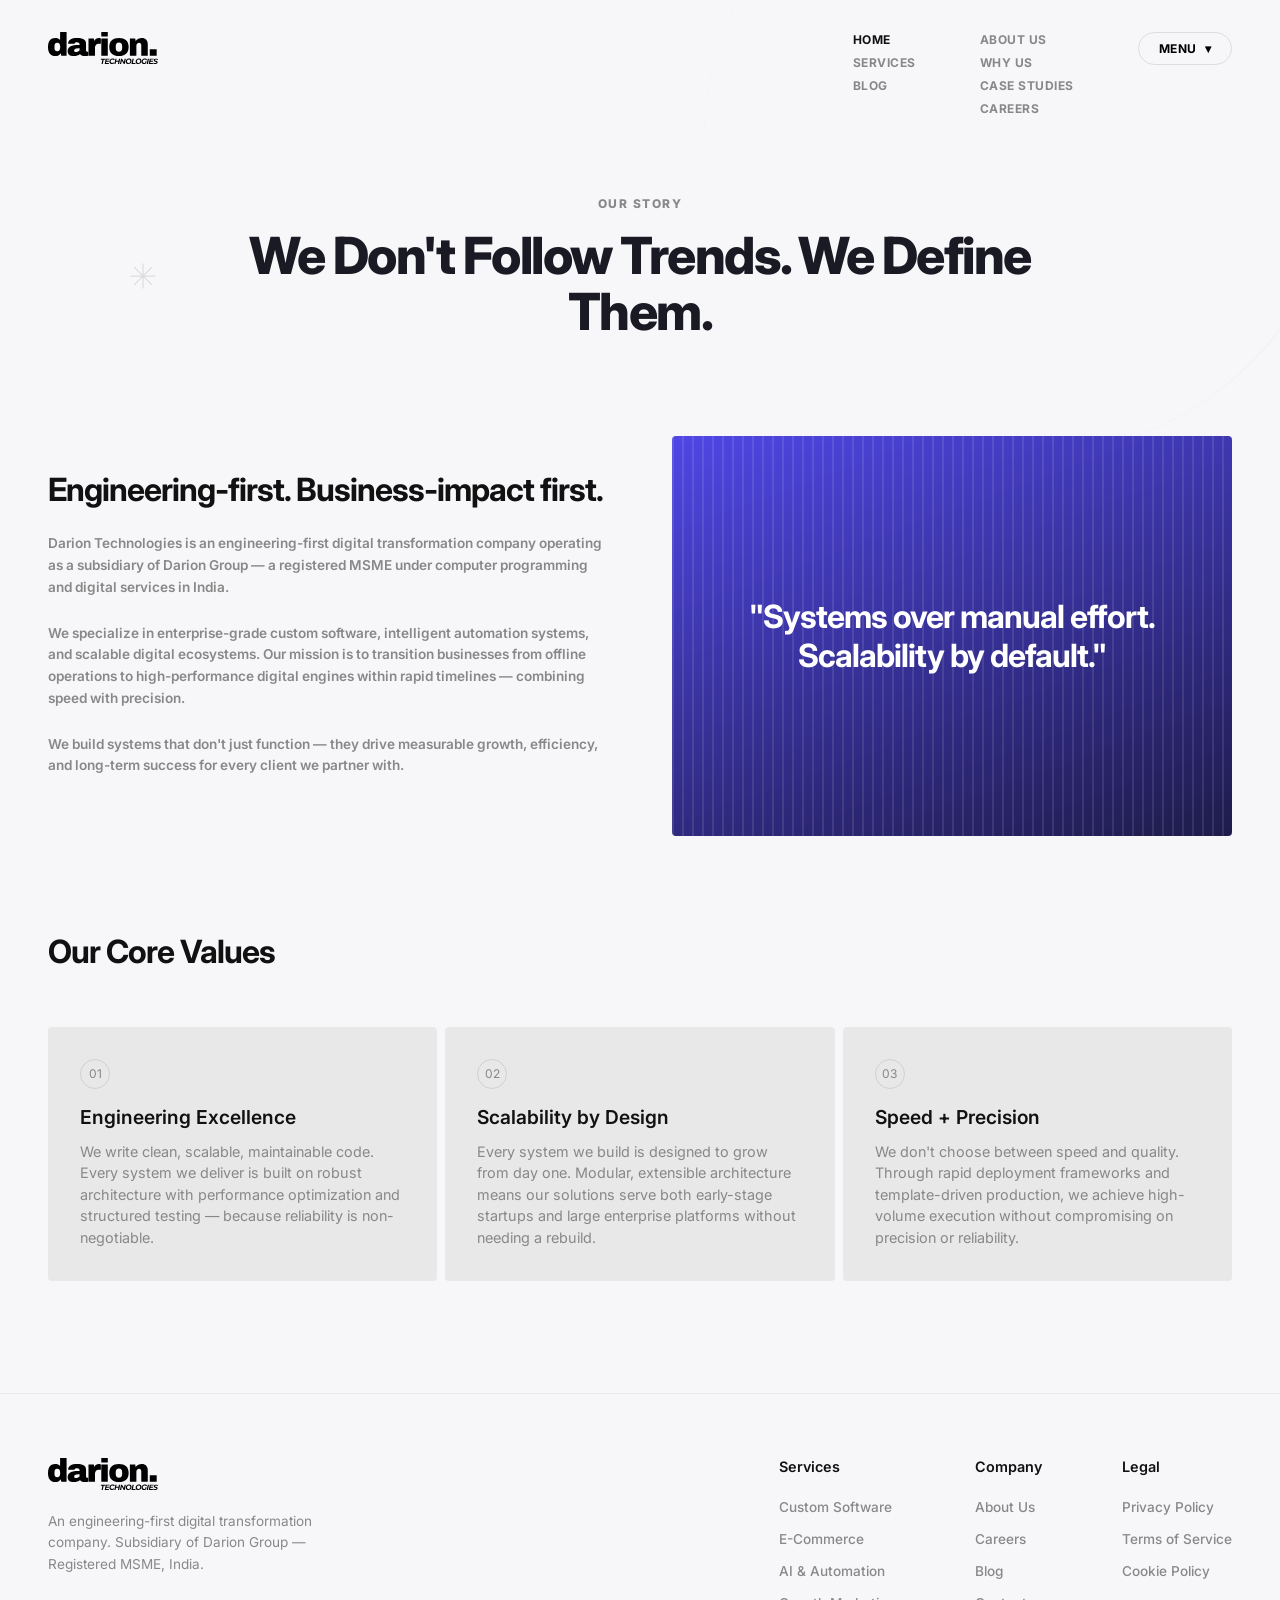
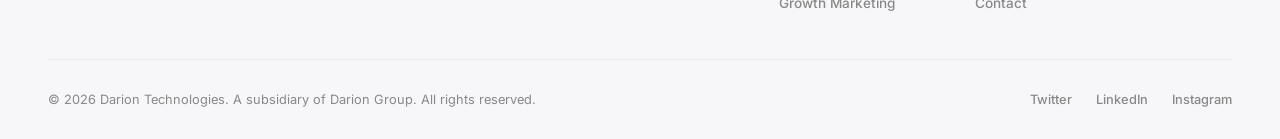
==== commit 38adf13c: "update v1.1" ====
--- a/about.html
+++ b/about.html
@@ -3,15 +3,55 @@
 <head>
     <meta charset="UTF-8">
     <meta name="viewport" content="width=device-width, initial-scale=1.0">
+    <meta name="google-site-verification" content="KczLwygnQh5xHZmdc2xaq30lxTxJCF4TRVUGhLjzKk0" />
+
+    <!-- Primary SEO -->
     <title>About Us | Darion Technologies</title>
-    <meta name="description" content="Darion Technologies — Engineering-first digital transformation company. Subsidiary of Darion Group, a registered MSME in India.">
-    <meta name="keywords" content="About Darion Technologies, Digital Transformation India, MSME Tech Company">
-    <meta property="og:title" content="About Us | Darion Technologies">
-    <meta property="og:description" content="We don't follow trends. We define them.">
+    <meta name="description" content="Learn about Darion Technologies — a Registered MSME and subsidiary of Darion Group, building enterprise-grade software and intelligent digital systems for businesses across India.">
+    <meta name="keywords" content="Darion Technologies About, Darion Group, MSME India, Digital Transformation Company India">
+    <meta name="author" content="Darion Technologies">
+    <meta name="robots" content="index, follow">
+    <link rel="canonical" href="https://tech.darion.in/about.html">
+
+    <!-- Open Graph / Social -->
     <meta property="og:type" content="website">
+    <meta property="og:url" content="https://tech.darion.in/about.html">
+    <meta property="og:title" content="About Darion Technologies | Engineering-First Company">
+    <meta property="og:description" content="We are an engineering-first digital transformation company. Subsidiary of Darion Group — Registered MSME, India.">
+    <meta property="og:site_name" content="Darion Technologies">
+    <meta property="og:locale" content="en_IN">
+
+    <!-- Twitter Card -->
+    <meta name="twitter:card" content="summary_large_image">
+    <meta name="twitter:title" content="About Darion Technologies | Engineering-First Company">
+    <meta name="twitter:description" content="We are an engineering-first digital transformation company. Subsidiary of Darion Group — Registered MSME, India.">
+    <meta name="twitter:site" content="@DarionTech">
 
     <link rel="stylesheet" href="assets/css/styles.css">
     <script src="assets/js/scripts.js" defer></script>
+
+    <script type="application/ld+json">
+    {
+        "@context": "https://schema.org",
+        "@type": "Organization",
+        "name": "Darion Technologies",
+        "alternateName": "Darion Tech",
+        "url": "https://tech.darion.in",
+        "logo": "https://tech.darion.in/assets/logo.svg",
+        "description": "Engineering-first digital transformation company. Subsidiary of Darion Group — Registered MSME, India.",
+        "foundingDate": "2024",
+        "address": {
+            "@type": "PostalAddress",
+            "addressCountry": "IN"
+        },
+        "contactPoint": {
+            "@type": "ContactPoint",
+            "email": "hello@tech.darion.in",
+            "contactType": "customer support"
+        },
+        "sameAs": []
+    }
+    </script>
 </head>
 <body>
 
@@ -30,7 +70,7 @@
                 <div class="nav-col">
                     <a class="active" href="index.html" >Home</a>
                     <a href="generator.html">Services</a>
-                    <a href="pricing.html">Pricing</a>
+
                     <a href="blog.html">Blog</a>
                 </div>
                 <div class="nav-col">
@@ -132,7 +172,7 @@
             <a href="about.html">About Us</a>
             <a href="generator.html">Services</a>
             <a href="features.html">Why Us</a>
-            <a href="pricing.html">Pricing</a>
+
             <a href="collection.html">Case Studies</a>
             <a href="blog.html">Blog</a>
             <a href="careers.html">Careers</a>
--- a/assets/css/styles.css
+++ b/assets/css/styles.css
@@ -495,6 +495,12 @@
     margin-bottom: 5rem;
 }
 
+@media (max-width: 768px) {
+    .services-grid {
+        grid-template-columns: 1fr;
+    }
+}
+
 .service-card {
     background: #fff;
     border: 1px solid rgba(0,0,0,0.06);
@@ -507,25 +513,33 @@
 }
 
 .service-card:hover {
-    box-shadow: 0 8px 32px rgba(79,70,229,0.08);
-    transform: translateY(-3px);
+    box-shadow: 0 6px 20px rgba(0,0,0,0.04);
+    transform: translateY(-2px);
 }
 
 .service-icon {
     width: 48px;
     height: 48px;
     border-radius: 12px;
-    background: var(--accent-light);
+    background: #f7f7fa;
+    border: 1px solid rgba(0,0,0,0.04);
     display: flex;
     align-items: center;
     justify-content: center;
-    font-size: 1.5rem;
+    margin-bottom: 0.5rem;
+}
+
+.corp-icon {
+    width: 24px;
+    height: 24px;
+    color: var(--text-dark);
 }
 
 .service-card h3 {
     font-size: 1.2rem;
     font-weight: 600;
     letter-spacing: -0.3px;
+    color: var(--text-dark);
 }
 
 .service-card p {
@@ -543,7 +557,9 @@
     align-self: flex-start;
 }
 
-.service-card a:hover { text-decoration: underline; }
+.service-card a:hover {
+    text-decoration: underline;
+}
 
 /* ──────────────────────────────────────────
    PROCESS / EVOLUTION STRIP
@@ -596,11 +612,13 @@
     font-size: 0.75rem;
     font-weight: 700;
     color: var(--text-gray);
-}
-
-.process-step.active .step-dot {
-    background: var(--accent);
-    border-color: var(--accent);
+    transition: background 0.2s, border-color 0.2s, color 0.2s;
+}
+
+.process-step.active .step-dot,
+.process-step:hover .step-dot {
+    background: var(--text-dark);
+    border-color: var(--text-dark);
     color: #fff;
 }
 
@@ -615,6 +633,23 @@
     color: var(--text-gray);
     line-height: 1.4;
     max-width: 140px;
+}
+
+@media (max-width: 768px) {
+    .process-steps {
+        flex-direction: column;
+        gap: 2rem;
+    }
+    .process-steps::before {
+        top: 0; left: 24px; right: auto; bottom: 0;
+        width: 1px; height: 100%;
+    }
+    .process-step {
+        flex-direction: row;
+        align-items: flex-start;
+        text-align: left;
+    }
+    .process-step p { max-width: 100%; }
 }
 
 /* ──────────────────────────────────────────
